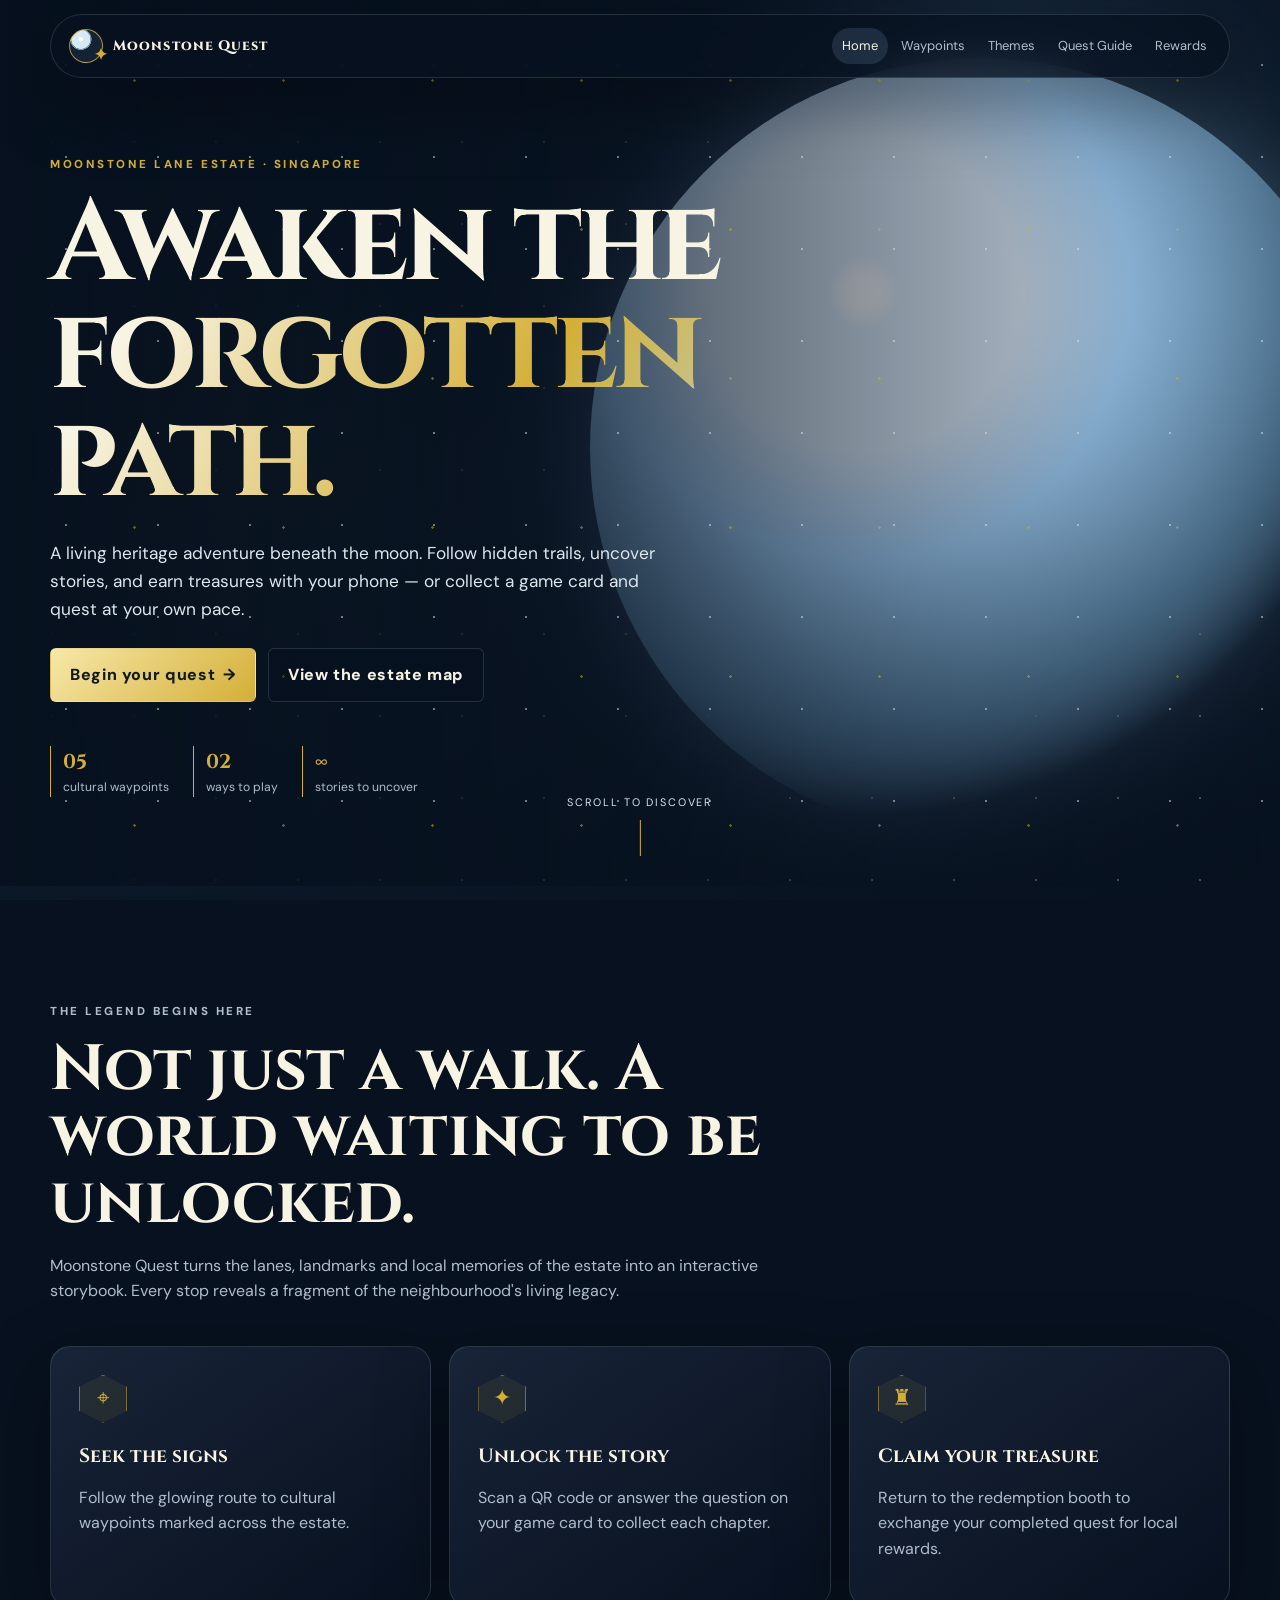
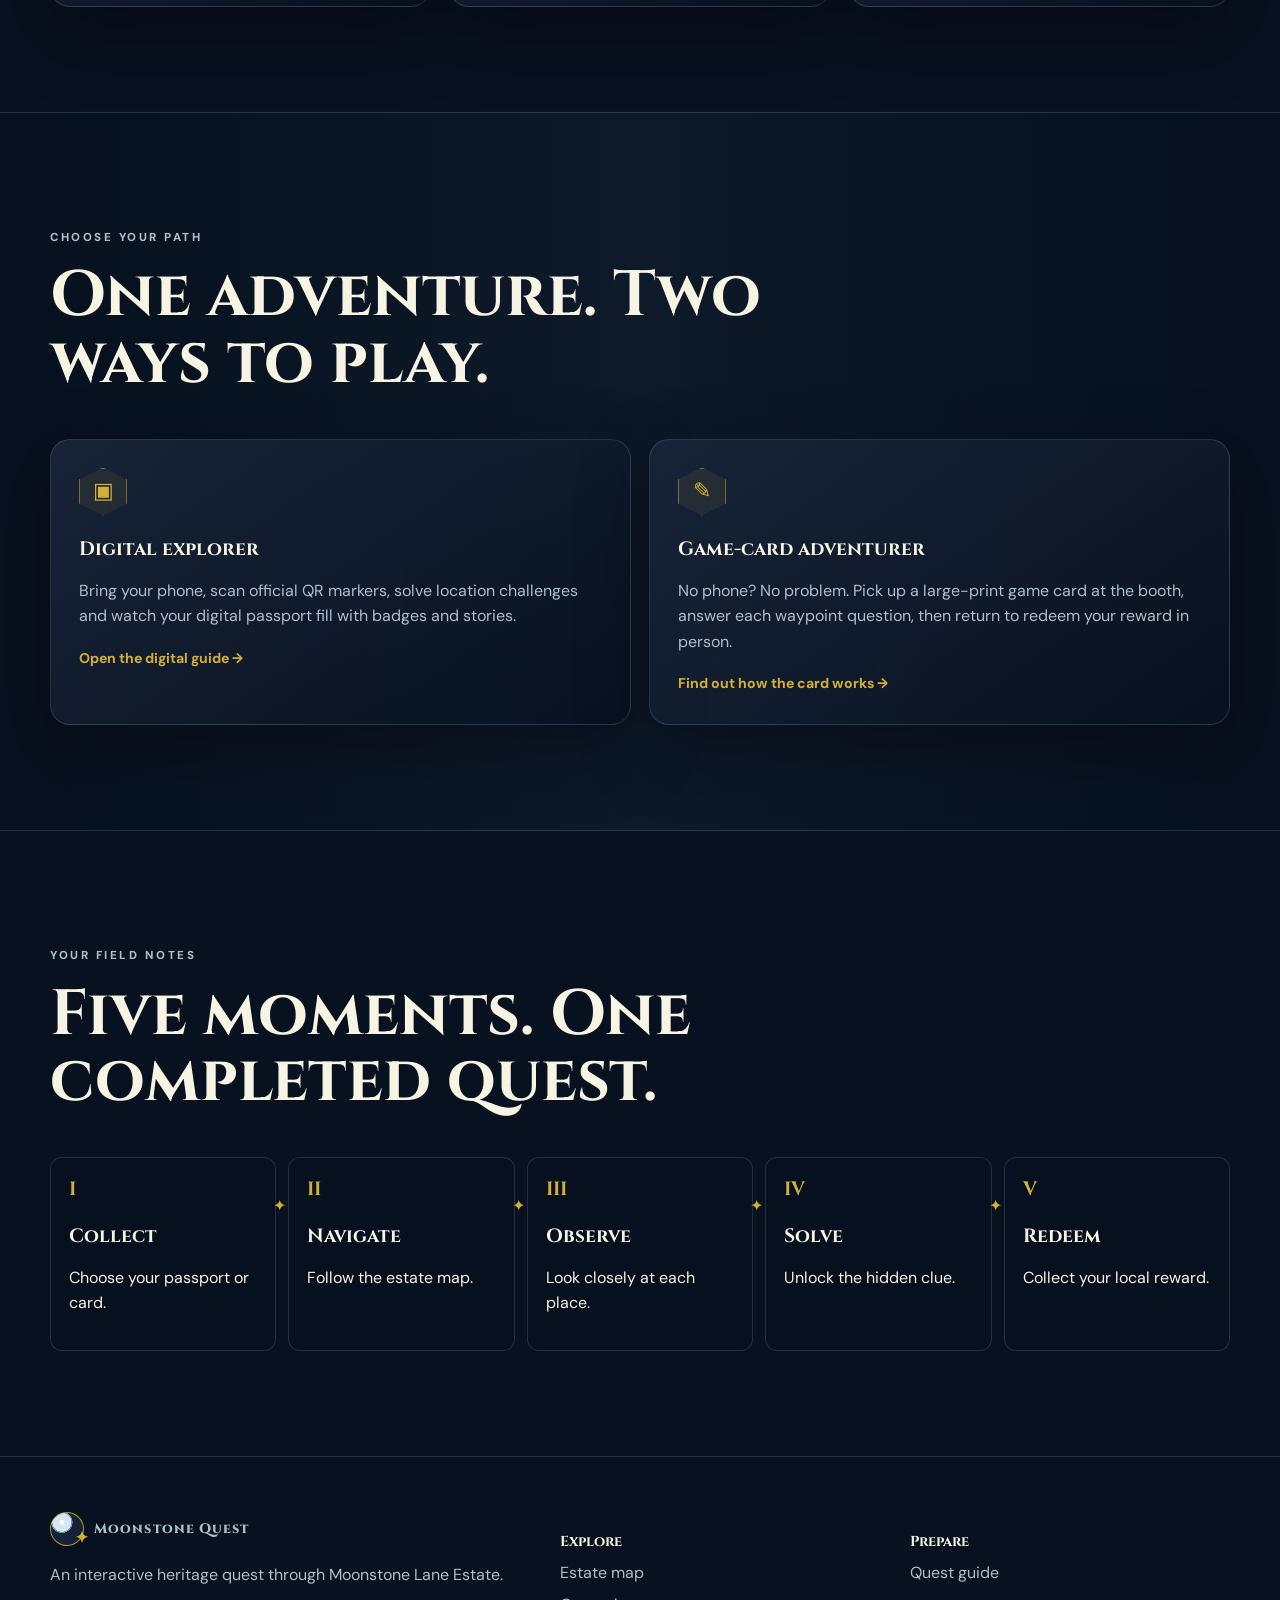
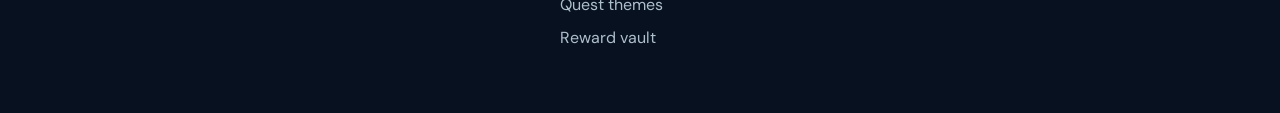
==== index.html @ 6d534350 "Add files via upload" ====
<!doctype html><html lang="en"><head><meta charset="utf-8"><meta name="viewport" content="width=device-width,initial-scale=1"><meta name="description" content="Moonstone Quest — a moonlit heritage adventure around Moonstone Lane Estate, Singapore."><title>Moonstone Quest | Heritage Awaits</title><link rel="stylesheet" href="assets/css/styles.css"></head><body><a class="skip-link" href="#main">Skip to content</a><header class="site-header"><div class="container nav-wrap"><a class="brand" href="index.html"><span class="brand-mark" aria-hidden="true"></span>Moonstone Quest</a><button class="menu-button" aria-expanded="false" aria-label="Open navigation">☰</button><nav class="nav-links" aria-label="Primary navigation"><a href="index.html" aria-current="page">Home</a><a href="waypoints.html">Waypoints</a><a href="themes.html">Themes</a><a href="quest.html">Quest Guide</a><a href="rewards.html">Rewards</a></nav></div></header><main id="main"><section class="hero"><div class="stars" aria-hidden="true"></div><div class="moon" aria-hidden="true"></div><div class="container"><p class="eyebrow">Moonstone Lane Estate · Singapore</p><h1>Awaken the <em>forgotten path.</em></h1><p class="hero-copy">A living heritage adventure beneath the moon. Follow hidden trails, uncover stories, and earn treasures with your phone — or collect a game card and quest at your own pace.</p><div class="hero-actions"><a class="button primary" href="quest.html">Begin your quest <span aria-hidden="true">→</span></a><a class="button secondary" href="waypoints.html">View the estate map</a></div><div class="stats"><div class="stat"><strong>05</strong><span>cultural waypoints</span></div><div class="stat"><strong>02</strong><span>ways to play</span></div><div class="stat"><strong>∞</strong><span>stories to uncover</span></div></div></div><div class="scroll-cue">Scroll to discover</div></section><section class="section reveal"><div class="container"><div class="section-head"><p class="eyebrow">The legend begins here</p><h2>Not just a walk. A world waiting to be unlocked.</h2><p>Moonstone Quest turns the lanes, landmarks and local memories of the estate into an interactive storybook. Every stop reveals a fragment of the neighbourhood's living legacy.</p></div><div class="grid-3"><article class="card"><div class="icon">⌖</div><h3>Seek the signs</h3><p>Follow the glowing route to cultural waypoints marked across the estate.</p></article><article class="card"><div class="icon">✦</div><h3>Unlock the story</h3><p>Scan a QR code or answer the question on your game card to collect each chapter.</p></article><article class="card"><div class="icon">♜</div><h3>Claim your treasure</h3><p>Return to the redemption booth to exchange your completed quest for local rewards.</p></article></div></div></section><section class="section alt reveal"><div class="container"><div class="section-head"><p class="eyebrow">Choose your path</p><h2>One adventure. Two ways to play.</h2></div><div class="grid-2"><article class="card"><div class="icon">▣</div><h3>Digital explorer</h3><p>Bring your phone, scan official QR markers, solve location challenges and watch your digital passport fill with badges and stories.</p><a class="card-link" href="quest.html">Open the digital guide →</a></article><article class="card"><div class="icon">✎</div><h3>Game-card adventurer</h3><p>No phone? No problem. Pick up a large-print game card at the booth, answer each waypoint question, then return to redeem your reward in person.</p><a class="card-link" href="quest.html#game-card">Find out how the card works →</a></article></div></div></section><section class="section reveal"><div class="container"><div class="section-head"><p class="eyebrow">Your field notes</p><h2>Five moments. One completed quest.</h2></div><div class="steps"><div class="step"><span class="step-no">I</span><h3>Collect</h3><p>Choose your passport or card.</p></div><div class="step"><span class="step-no">II</span><h3>Navigate</h3><p>Follow the estate map.</p></div><div class="step"><span class="step-no">III</span><h3>Observe</h3><p>Look closely at each place.</p></div><div class="step"><span class="step-no">IV</span><h3>Solve</h3><p>Unlock the hidden clue.</p></div><div class="step"><span class="step-no">V</span><h3>Redeem</h3><p>Collect your local reward.</p></div></div></div></section></main><footer class="footer"><div class="container footer-grid"><div><div class="brand"><span class="brand-mark" aria-hidden="true"></span>Moonstone Quest</div><p>An interactive heritage quest through Moonstone Lane Estate.</p></div><div><h3>Explore</h3><a href="waypoints.html">Estate map</a><a href="themes.html">Quest themes</a><a href="rewards.html">Reward vault</a></div><div><h3>Prepare</h3><a href="quest.html">Quest guide</a></div></div></footer><script src="assets/js/main.js"></script></body></html>
---- assets/css/styles.css ----
@import url('https://fonts.googleapis.com/css2?family=Cinzel:wght@500;600;700;800&family=DM+Sans:wght@400;500;600;700&display=swap');
:root{--ink:#07111f;--navy:#0d1b2a;--slate:#1b263b;--steel:#415a77;--gold:#d4af37;--ivory:#f8f4e3;--moon:#a9d8ff;--silver:#dce7ee;--muted:#afbecd;--line:rgba(200,220,238,.15);--panel:rgba(13,27,42,.72);--shadow:0 24px 70px rgba(0,0,0,.35);--radius:20px}*{box-sizing:border-box}html{scroll-behavior:smooth}body{margin:0;background:var(--ink);color:var(--ivory);font-family:'DM Sans',sans-serif;line-height:1.6;overflow-x:hidden}body:before{content:"";position:fixed;inset:0;z-index:-3;background:radial-gradient(circle at 78% 8%,rgba(99,170,224,.12),transparent 25%),radial-gradient(circle at 15% 52%,rgba(212,175,55,.09),transparent 25%),linear-gradient(160deg,#07111f,#0d1b2a 52%,#07111f)}body:after{content:"";position:fixed;inset:0;z-index:-2;opacity:.36;background-image:radial-gradient(#dce7ee 1px,transparent 1.4px);background-size:82px 82px;background-position:11px 19px;pointer-events:none}a{color:inherit;text-decoration:none}.container{width:min(1180px,calc(100% - 40px));margin:auto}.skip-link{position:absolute;left:-999px;top:8px;background:var(--gold);color:var(--ink);padding:10px 16px;z-index:100}.skip-link:focus{left:8px}.site-header{position:sticky;top:14px;z-index:50;margin-bottom:-78px}.nav-wrap{min-height:64px;display:flex;align-items:center;justify-content:space-between;gap:20px;padding:8px 12px 8px 18px;background:rgba(7,17,31,.78);border:1px solid var(--line);border-radius:999px;backdrop-filter:blur(16px);box-shadow:var(--shadow)}.brand{display:flex;align-items:center;gap:10px;font-family:Cinzel,serif;font-size:.86rem;font-weight:800;letter-spacing:.08em;white-space:nowrap}.brand-mark{width:34px;height:34px;border:1px solid rgba(212,175,55,.8);border-radius:50%;background:radial-gradient(circle at 34% 29%,#fff 0 7%,#d5e8f5 8% 30%,#7892a6 31% 34%,#142334 35% 100%);position:relative}.brand-mark:after{content:'✦';position:absolute;right:-6px;bottom:-7px;color:var(--gold);font-size:16px}.nav-links{display:flex;align-items:center;gap:3px}.nav-links a{font-size:.81rem;color:var(--muted);padding:8px 10px;border-radius:999px;transition:.25s}.nav-links a:hover,.nav-links a[aria-current=page]{background:rgba(169,216,255,.13);color:var(--ivory)}.menu-button{display:none;color:var(--ivory);background:transparent;border:0;font:inherit;font-size:1.2rem;padding:9px}.hero{min-height:100vh;display:grid;align-items:center;position:relative;isolation:isolate;padding:150px 0 80px;overflow:hidden}.hero:before{content:"";position:absolute;z-index:-1;inset:0;background:linear-gradient(90deg,rgba(7,17,31,.97) 0%,rgba(7,17,31,.68) 47%,rgba(7,17,31,.08) 100%)}.hero .moon{position:absolute;z-index:-2;right:-7vw;top:8vh;width:min(62vw,780px);aspect-ratio:1;border-radius:50%;background:radial-gradient(circle at 35% 30%,#fff 0 2%,#e6f3ff 5% 21%,#a9d8ff 36%,#4f7592 58%,rgba(18,43,65,.1) 70%,transparent 71%);filter:drop-shadow(0 0 55px rgba(169,216,255,.3));animation:moonFloat 8s ease-in-out infinite}.hero .stars{position:absolute;inset:0;z-index:-1;background-image:radial-gradient(var(--silver) 1px,transparent 1.4px),radial-gradient(var(--gold) 1px,transparent 1.5px);background-size:92px 92px,149px 149px;background-position:20px 33px,60px 20px;opacity:.5;animation:drift 25s linear infinite}.eyebrow{font-size:.72rem;letter-spacing:.22em;font-weight:800;text-transform:uppercase;color:var(--gold);margin-bottom:16px}.hero h1,.page-hero h1{font-family:Cinzel,serif;line-height:.94;letter-spacing:-.045em;font-size:clamp(3.6rem,9vw,8.4rem);max-width:850px;margin:0}.hero h1 em{display:block;color:transparent;background:linear-gradient(120deg,#f8f4e3 10%,#d4af37 55%,#b5dfff);-webkit-background-clip:text;background-clip:text;font-style:normal}.hero-copy{max-width:620px;color:var(--silver);font-size:1.08rem;margin:25px 0}.hero-actions{display:flex;gap:12px;flex-wrap:wrap}.button{display:inline-flex;align-items:center;justify-content:center;gap:8px;border:1px solid var(--line);padding:13px 19px;border-radius:6px;font-weight:800;letter-spacing:.04em;transition:.25s}.button:hover{transform:translateY(-3px);box-shadow:0 10px 28px rgba(169,216,255,.15)}.button.primary{color:#12191e;background:linear-gradient(135deg,#f7e8a8,var(--gold))}.button.secondary{background:rgba(7,17,31,.45)}.stats{display:flex;gap:24px;margin-top:44px}.stat{border-left:1px solid var(--gold);padding-left:12px}.stat strong{display:block;font-family:Cinzel,serif;font-size:1.25rem;color:var(--gold)}.stat span{font-size:.76rem;color:var(--muted);display:block}.scroll-cue{position:absolute;bottom:30px;left:50%;font-size:.68rem;letter-spacing:.17em;color:var(--silver);text-transform:uppercase;transform:translateX(-50%)}.scroll-cue:after{content:'';display:block;width:1px;height:36px;background:var(--gold);margin:9px auto 0;animation:scroll 1.8s infinite}.section{padding:105px 0}.section.alt{background:linear-gradient(90deg,transparent,rgba(65,90,119,.12),transparent);border-block:1px solid var(--line)}.section-head{max-width:760px;margin-bottom:42px}.section-head h2{font:700 clamp(2.2rem,5vw,4.4rem)/1.04 Cinzel,serif;margin:0}.section-head p,.page-hero p,.card p,.muted{color:var(--muted)}.grid-3{display:grid;grid-template-columns:repeat(3,1fr);gap:18px}.grid-2{display:grid;grid-template-columns:repeat(2,1fr);gap:18px}.card{background:linear-gradient(145deg,rgba(27,38,59,.88),rgba(7,17,31,.83));border:1px solid var(--line);border-radius:var(--radius);padding:28px;box-shadow:var(--shadow);transition:transform .3s,border-color .3s,box-shadow .3s}.card:hover{transform:translateY(-7px);border-color:rgba(169,216,255,.48);box-shadow:0 28px 60px rgba(0,0,0,.42),0 0 30px rgba(169,216,255,.08)}.icon{width:48px;height:48px;display:grid;place-items:center;border:1px solid rgba(212,175,55,.5);background:rgba(212,175,55,.08);color:var(--gold);font-size:1.35rem;clip-path:polygon(50% 0,100% 25%,100% 75%,50% 100%,0 75%,0 25%)}h3{font:700 1.2rem Cinzel,serif;margin:20px 0 9px}.card-link{color:var(--gold);font-weight:700;font-size:.88rem}.steps{display:grid;grid-template-columns:repeat(5,1fr);gap:12px}.step{position:relative;padding:18px;border:1px solid var(--line);border-radius:12px;background:rgba(7,17,31,.4)}.step:not(:last-child):after{content:'✦';position:absolute;right:-11px;top:35px;color:var(--gold);z-index:2}.step-no{font:700 1.2rem Cinzel,serif;color:var(--gold)}.page-hero{padding:164px 0 70px;position:relative;background:linear-gradient(90deg,rgba(7,17,31,.9),rgba(7,17,31,.25)),radial-gradient(circle at 75% 10%,rgba(169,216,255,.17),transparent 31%);border-bottom:1px solid var(--line)}.page-hero h1{font-size:clamp(2.7rem,6.5vw,6.2rem);max-width:900px}.breadcrumb{font-size:.75rem;color:var(--moon);letter-spacing:.1em;text-transform:uppercase}.map-shell{position:relative;padding:15px;border:1px solid rgba(212,175,55,.35);border-radius:26px;background:#0a1623;box-shadow:var(--shadow)}.map{height:570px;position:relative;overflow:hidden;border-radius:15px;background:linear-gradient(135deg,rgba(70,89,86,.48),rgba(12,30,42,.9)),repeating-linear-gradient(34deg,transparent 0 50px,rgba(212,175,55,.05) 51px 52px)}.map:before{content:'MOONSTONE LANE  •  HERITAGE ROUTE';position:absolute;inset:0;display:grid;place-items:center;font:700 clamp(1.2rem,3vw,2.8rem) Cinzel,serif;letter-spacing:.25em;color:rgba(248,244,227,.07);transform:rotate(-18deg)}.route{position:absolute;left:12%;top:20%;width:74%;height:56%;border:2px dashed rgba(212,175,55,.65);border-radius:48% 45% 42% 52%;transform:rotate(-9deg)}.node{position:absolute;width:52px;height:52px;border:1px solid var(--gold);border-radius:50%;background:#10253a;color:var(--ivory);font-weight:bold;cursor:pointer;box-shadow:0 0 0 8px rgba(212,175,55,.1),0 0 22px rgba(212,175,55,.3);transition:.25s}.node:hover,.node:focus{transform:scale(1.13);background:var(--gold);color:var(--ink);outline:2px solid var(--moon);outline-offset:4px}.map-info{margin-top:16px;min-height:76px;padding:16px 20px;border-left:3px solid var(--gold);background:rgba(212,175,55,.08)}.map-info strong{display:block;color:var(--gold)}.timeline{position:relative;display:grid;gap:16px}.timeline:before{content:'';position:absolute;top:0;bottom:0;left:140px;width:1px;background:linear-gradient(var(--gold),transparent)}.theme-row{display:grid;grid-template-columns:120px 1fr 1.3fr;gap:22px;align-items:center;padding:20px;border:1px solid var(--line);border-radius:12px;background:var(--panel);transition:.25s}.theme-row:hover,.theme-row.active{border-color:var(--gold);transform:translateX(8px)}.period{color:var(--gold);font-weight:800}.art-placeholder{height:130px;border-radius:10px;background:radial-gradient(circle at 25% 20%,rgba(169,216,255,.45),transparent 18%),linear-gradient(145deg,#415a77,#15283b 55%,#0a1522);position:relative;overflow:hidden}.art-placeholder:after{content:'✦';position:absolute;right:12%;bottom:7%;font-size:3rem;color:rgba(248,244,227,.3)}.season-tabs{display:flex;gap:8px;overflow:auto;margin-bottom:24px}.season-tab{white-space:nowrap;border:1px solid var(--line);background:rgba(7,17,31,.4);color:var(--muted);padding:9px 13px;border-radius:999px;cursor:pointer}.season-tab.active{border-color:var(--gold);color:var(--ivory)}.journal{padding:8px;background:#b8975c;border-radius:9px;box-shadow:var(--shadow);transform:rotate(-1deg)}.journal-inner{padding:35px;background:linear-gradient(90deg,#e1cf9c,#f4e5ba 50%,#ddc58b);color:#302714;min-height:460px}.journal h2,.journal h3{font-family:Cinzel,serif}.progress-bar{height:9px;background:rgba(48,39,20,.2);border-radius:999px;overflow:hidden}.progress-bar span{display:block;width:60%;height:100%;background:linear-gradient(90deg,#8a6430,var(--gold))}.stamps{display:flex;flex-wrap:wrap;gap:12px;margin-top:25px}.stamp{width:58px;height:58px;border:2px dashed #80632e;border-radius:50%;display:grid;place-items:center;font-size:1.2rem;color:#80632e}.stamp.locked{opacity:.35}.passport-spread{display:flex;gap:16px;margin:22px 0 6px;flex-wrap:wrap}.passport-page{width:calc(50% - 8px);height:auto;border-radius:10px;display:block;box-shadow:0 16px 34px rgba(0,0,0,.4);transition:transform .3s ease,box-shadow .3s ease}.passport-cover{transform:rotate(-2.5deg)}.passport-stickers{transform:rotate(2deg)}.passport-spread:hover .passport-cover{transform:rotate(-4deg) translateY(-4px)}.passport-spread:hover .passport-stickers{transform:rotate(3deg) translateY(-4px)}@media(max-width:620px){.passport-page{width:100%}.passport-cover,.passport-stickers{transform:none}.passport-spread:hover .passport-cover,.passport-spread:hover .passport-stickers{transform:none}}.objective{padding:0;border-bottom:1px solid var(--line)}.objective summary{cursor:pointer;padding:18px 0;font:700 1rem Cinzel,serif;color:var(--ivory)}.objective p{margin-top:0;color:var(--muted)}.reward{position:relative;overflow:hidden}.reward:before{content:'';position:absolute;inset:0;background:radial-gradient(circle at 80% 0,rgba(212,175,55,.15),transparent 38%);pointer-events:none}.reward-art{height:130px;display:grid;place-items:center;margin:-28px -28px 20px;background:linear-gradient(135deg,#182c45,#5a4827);font-size:3rem;color:var(--gold);border-bottom:1px solid var(--line)}.rarity{font-size:.7rem;font-weight:800;letter-spacing:.15em;color:var(--moon)}.rarity.legendary{color:var(--gold)}.merchant{padding:0}.merchant-art{height:160px;padding:20px;display:flex;align-items:end;background:linear-gradient(135deg,rgba(13,27,42,.2),rgba(7,17,31,.7)),linear-gradient(45deg,#714f35,#1c3a4b);font:700 1.2rem Cinzel,serif}.merchant .content{padding:24px}.calendar{display:grid;grid-template-columns:repeat(3,1fr);gap:10px}.date{padding:17px;border:1px solid var(--line);border-radius:10px}.date strong{display:block;color:var(--gold)}.notice{padding:18px 20px;border-left:3px solid var(--gold);background:rgba(212,175,55,.08);color:var(--silver)}.footer{border-top:1px solid var(--line);padding:55px 0;color:var(--muted)}.footer-grid{display:grid;grid-template-columns:1.5fr 1fr 1fr;gap:30px}.footer h3{color:var(--ivory);font-size:.9rem}.footer a{display:block;margin:7px 0}.reveal{opacity:0;transform:translateY(20px);transition:opacity .7s ease,transform .7s ease}.reveal.visible{opacity:1;transform:none}@keyframes moonFloat{50%{transform:translateY(15px)}}@keyframes drift{to{background-position:20px 125px,60px 169px}}@keyframes scroll{50%{transform:scaleY(.35);transform-origin:top}}@media(max-width:900px){.nav-links{display:none;position:absolute;top:74px;left:0;right:0;padding:14px;background:#0d1b2a;border:1px solid var(--line);border-radius:18px;box-shadow:var(--shadow)}.nav-links.open{display:grid}.nav-links a{padding:12px}.menu-button{display:block}.grid-3,.steps{grid-template-columns:1fr 1fr}.steps .step:not(:last-child):after{display:none}.timeline:before{left:15px}.theme-row{grid-template-columns:100px 1fr}.art-placeholder{grid-column:2}.map{height:510px}}@media(max-width:620px){.container{width:min(100% - 24px,1180px)}.site-header{top:8px}.nav-wrap{padding-left:13px}.brand{font-size:.74rem}.hero{padding-top:130px}.hero .moon{width:100vw;right:-25vw;top:14vh;opacity:.55}.stats,.grid-3,.grid-2,.steps,.footer-grid{grid-template-columns:1fr}.stats{display:grid}.section{padding:70px 0}.page-hero{padding:125px 0 55px}.map{height:430px}.node{width:42px;height:42px}.timeline:before{display:none}.theme-row{grid-template-columns:1fr;gap:8px}.art-placeholder{grid-column:auto}.calendar{grid-template-columns:1fr}.journal-inner{padding:24px}.scroll-cue{display:none}}@media(prefers-reduced-motion:reduce){*,*:before,*:after{animation-duration:.01ms!important;transition-duration:.01ms!important;scroll-behavior:auto!important}}
/* Theme rotation and Gemstone Streets route */
.upcoming-card{display:flex;align-items:center;justify-content:space-between;gap:28px;margin-bottom:96px;padding:30px 34px;border:1px solid rgba(212,175,55,.65);border-radius:var(--radius);background:radial-gradient(circle at 88% 18%,rgba(212,175,55,.22),transparent 24%),linear-gradient(135deg,rgba(53,43,24,.94),rgba(13,27,42,.9));box-shadow:var(--shadow)}.upcoming-card .eyebrow{margin:0 0 6px}.upcoming-card h2{margin:0;font:700 clamp(2rem,4vw,3.6rem)/1 Cinzel,serif;color:var(--gold)}.upcoming-card p:not(.eyebrow){max-width:660px;margin:14px 0 0;color:var(--silver)}.upcoming-date{flex:0 0 auto;padding:12px 0 12px 28px;border-left:1px solid rgba(212,175,55,.6);font:700 1.15rem/1.1 Cinzel,serif;color:var(--ivory);text-align:center}.upcoming-date small{display:block;margin-top:7px;color:var(--moon);font:600 .7rem DM Sans,sans-serif;letter-spacing:.13em;text-transform:uppercase}.theme-timeline,.waypoint-timeline{list-style:none;padding:0;margin:0;position:relative}.theme-timeline:before,.waypoint-timeline:before{content:'';position:absolute;left:28px;top:30px;bottom:30px;width:1px;background:linear-gradient(var(--gold),rgba(212,175,55,.12))}.theme-event{position:relative;display:grid;grid-template-columns:58px minmax(160px,.6fr) 1.6fr;gap:28px;align-items:start;padding:0 0 38px}.timeline-marker,.waypoint-number{position:relative;z-index:1;width:58px;height:58px;display:grid;place-items:center;border:1px solid var(--gold);border-radius:50%;background:var(--navy);color:var(--gold);font:700 1.1rem Cinzel,serif;box-shadow:0 0 0 8px rgba(7,17,31,.9)}.event-period{padding-top:15px;color:var(--moon);font-weight:800;font-size:.78rem;letter-spacing:.1em}.event-period span{display:block;margin-top:4px;color:var(--muted);font-size:.72rem;letter-spacing:0}.theme-event article,.waypoint article{padding:22px 25px;border:1px solid var(--line);border-radius:14px;background:var(--panel)}.theme-event h3,.waypoint h3{margin:0 0 7px}.theme-event p{margin:0;color:var(--muted)}.theme-event.is-upcoming article{border-color:rgba(212,175,55,.8);background:linear-gradient(135deg,rgba(83,62,27,.54),var(--panel))}.status-pill{display:inline-block;margin-bottom:8px;padding:3px 8px;border-radius:999px;background:var(--gold);color:var(--ink);font-size:.64rem;font-weight:900;letter-spacing:.1em}.feature-list{padding-left:20px;color:var(--muted)}.feature-list li{margin:8px 0}.route-intro{display:grid;grid-template-columns:100px 1fr auto;gap:28px;align-items:center;padding:28px;border:1px solid rgba(212,175,55,.5);border-radius:var(--radius);background:var(--panel)}.route-intro>span{display:grid;place-items:center;width:74px;height:74px;border-radius:50%;border:1px solid var(--gold);color:var(--gold);font:800 .75rem Cinzel,serif}.route-intro h2{margin:0;font:700 clamp(1.5rem,3vw,2.2rem) Cinzel,serif}.route-intro p{margin:7px 0 0;color:var(--muted)}.route-reward{padding-left:22px;border-left:1px solid var(--line);font-size:.9rem}.route-reward strong{display:block;color:var(--gold)}.waypoint{position:relative;display:grid;grid-template-columns:58px 1fr;gap:28px;padding-bottom:42px}.waypoint .eyebrow{margin:0 0 8px}.waypoint h3{font-size:1.55rem}.story-copy{margin:0;color:var(--silver);font-size:1.02rem}.challenge{margin:22px 0;padding:21px;border:1px solid rgba(169,216,255,.28);border-radius:10px;background:rgba(7,17,31,.45)}.challenge h4{margin:0 0 10px;color:var(--moon);font:700 1rem Cinzel,serif}.challenge p{margin:10px 0;color:var(--muted)}.challenge .token{margin-bottom:0;color:var(--gold);font-weight:700}.waypoint-close{margin:0;color:var(--silver);font-style:italic}
@media(max-width:620px){.upcoming-card,.route-intro{display:block;padding:24px}.upcoming-date{display:inline-block;margin-top:20px;padding:12px 0 0;border:0;border-top:1px solid rgba(212,175,55,.6)}.theme-event{grid-template-columns:46px 1fr;gap:16px;padding-bottom:28px}.theme-timeline:before,.waypoint-timeline:before{left:22px}.timeline-marker,.waypoint-number{width:46px;height:46px}.event-period{grid-column:2;padding-top:0}.theme-event article{grid-column:2}.waypoint{grid-template-columns:46px 1fr;gap:16px;padding-bottom:28px}.waypoint article{padding:18px}.route-intro>span{margin-bottom:16px}.route-reward{margin-top:18px;padding:15px 0 0;border-left:0;border-top:1px solid var(--line)}}

/* Illustrated Moonstone Estate waypoint map */
.estate-map-section{padding-top:28px}.map{isolation:isolate;background:linear-gradient(145deg,#b9e4dd 0 38%,#8fc8b6 38% 100%)}.map:before{display:none}.map-skyline,.map-river,.map-pie,.map-road,.estate-block,.estate-tree,.map-route,.map-label{position:absolute}.map-skyline{inset:8% 8% auto 41%;height:24%;width:48%;display:flex;align-items:end;gap:2%;z-index:0}.map-skyline span{flex:1;border:4px solid #5c7890;border-bottom:0;border-radius:9px 9px 0 0;background:repeating-linear-gradient(90deg,#d8e2df 0 9px,#f7edd5 10px 14px);box-shadow:0 4px 0 rgba(48,74,91,.2)}.map-skyline span:nth-child(1){height:65%}.map-skyline span:nth-child(2){height:92%}.map-skyline span:nth-child(3){height:50%}.map-skyline span:nth-child(4){height:78%}.map-river{z-index:0;inset:-10% auto -10% -8%;width:31%;border-radius:48%;background:#73cfe2;border-right:8px solid rgba(255,255,255,.65);transform:rotate(-16deg);box-shadow:inset -12px 0 rgba(63,154,181,.22)}.map-river span{position:absolute;top:57%;left:16%;color:#207e9c;font:700 1.2rem Cinzel,serif;letter-spacing:.1em;transform:rotate(72deg);white-space:nowrap}.map-pie{z-index:1;top:2%;left:-5%;width:113%;height:14%;border:7px solid #eff3e7;border-radius:50%;background:#6e91a8;transform:rotate(8deg);box-shadow:inset 0 -10px #466d8a}.map-pie:after{content:'';position:absolute;inset:35% 0;border-block:3px dashed #dae8d9}.map-pie span{position:absolute;left:56%;top:25%;font:800 1.45rem Cinzel,serif;color:#fff;letter-spacing:.14em}.map-road{z-index:1;height:34px;border:5px solid #ecf1e8;border-radius:999px;background:#8da2aa;box-shadow:inset 0 0 0 7px #bfcbd0}.map-road span{position:absolute;color:#4b6672;font:700 .75rem Cinzel,serif;white-space:nowrap}.moonstone-road{left:44%;top:55%;width:40%;transform:rotate(48deg)}.moonstone-road span{top:35px;left:34%;transform:rotate(-48deg)}.opal-road{left:69%;top:45%;width:25%;transform:rotate(-48deg)}.opal-road span{top:-25px;left:32%;transform:rotate(48deg)}.topaz-road{left:25%;top:29%;width:33%;transform:rotate(47deg)}.topaz-road span{top:-24px;left:20%;transform:rotate(-47deg)}.estate-block{z-index:0;border:3px solid rgba(93,116,129,.35);border-radius:8px;background:repeating-linear-gradient(45deg,#f5e8ca 0 19px,#d9ccad 20px 23px);box-shadow:4px 5px 0 rgba(61,91,93,.14)}.block-one{left:38%;top:32%;width:16%;height:21%;transform:rotate(23deg)}.block-two{left:56%;top:39%;width:13%;height:19%;transform:rotate(-15deg)}.block-three{left:75%;top:50%;width:14%;height:19%;transform:rotate(29deg)}.block-four{left:35%;top:68%;width:17%;height:16%;transform:rotate(-27deg)}.estate-tree{z-index:1;width:37px;height:37px;border:4px solid #527953;border-radius:50%;background:radial-gradient(circle at 35% 30%,#c2e69b 0 15%,#74af69 16% 56%,#3d744d 58%)}.tree-one{left:20%;top:38%}.tree-two{left:28%;top:72%}.tree-three{left:83%;top:69%}.map-route{z-index:2;inset:0;width:100%;height:100%;pointer-events:none}.map-route path{fill:none;stroke:#d4af37;stroke-width:6;stroke-dasharray:9 13;filter:drop-shadow(0 2px 1px rgba(7,17,31,.4))}.node{z-index:3;display:grid;place-items:center;gap:1px;width:70px;height:70px;padding:0;transform:translate(-50%,-50%);border:3px solid #fff;border-radius:50%;background:#314c70;color:#fff;font:800 1.05rem Cinzel,serif;box-shadow:0 4px 0 #16304d,0 0 0 6px rgba(255,255,255,.3)}.node span{line-height:1}.node b{font:800 .49rem DM Sans,sans-serif;letter-spacing:.02em;text-transform:uppercase}.node.start-node{background:#d7773e;box-shadow:0 4px 0 #914326,0 0 0 6px rgba(255,255,255,.35)}.node:hover,.node:focus,.node[aria-pressed=true]{transform:translate(-50%,-50%) scale(1.1);background:var(--gold);color:#172438;outline:3px solid var(--moon);outline-offset:4px}.node.start-node[aria-pressed=true]{background:#e9924a}.map-label{z-index:2;margin:0;font:800 clamp(1rem,2.4vw,2rem)/.95 Cinzel,serif;text-transform:uppercase;letter-spacing:.05em;text-shadow:0 2px #fff}.estate-label{left:50%;top:42%;color:#6c536f;transform:rotate(-10deg)}.popup-label{left:58%;top:9%;color:#a94b38;transform:rotate(7deg)}.map-note{margin:14px 4px 0;color:var(--muted);font-size:.82rem}.map-info{position:relative;z-index:4}.map-info span{color:var(--silver)}
@media(max-width:620px){.map{height:410px}.map-skyline{left:44%;width:52%}.map-pie{height:12%}.map-river{width:35%}.node{width:55px;height:55px;font-size:.9rem}.node b{font-size:.41rem}.map-label{font-size:.85rem}.map-route path{stroke-width:8}.map-road{height:25px;border-width:3px;box-shadow:inset 0 0 0 5px #bfcbd0}.map-road span,.map-river span{display:none}}
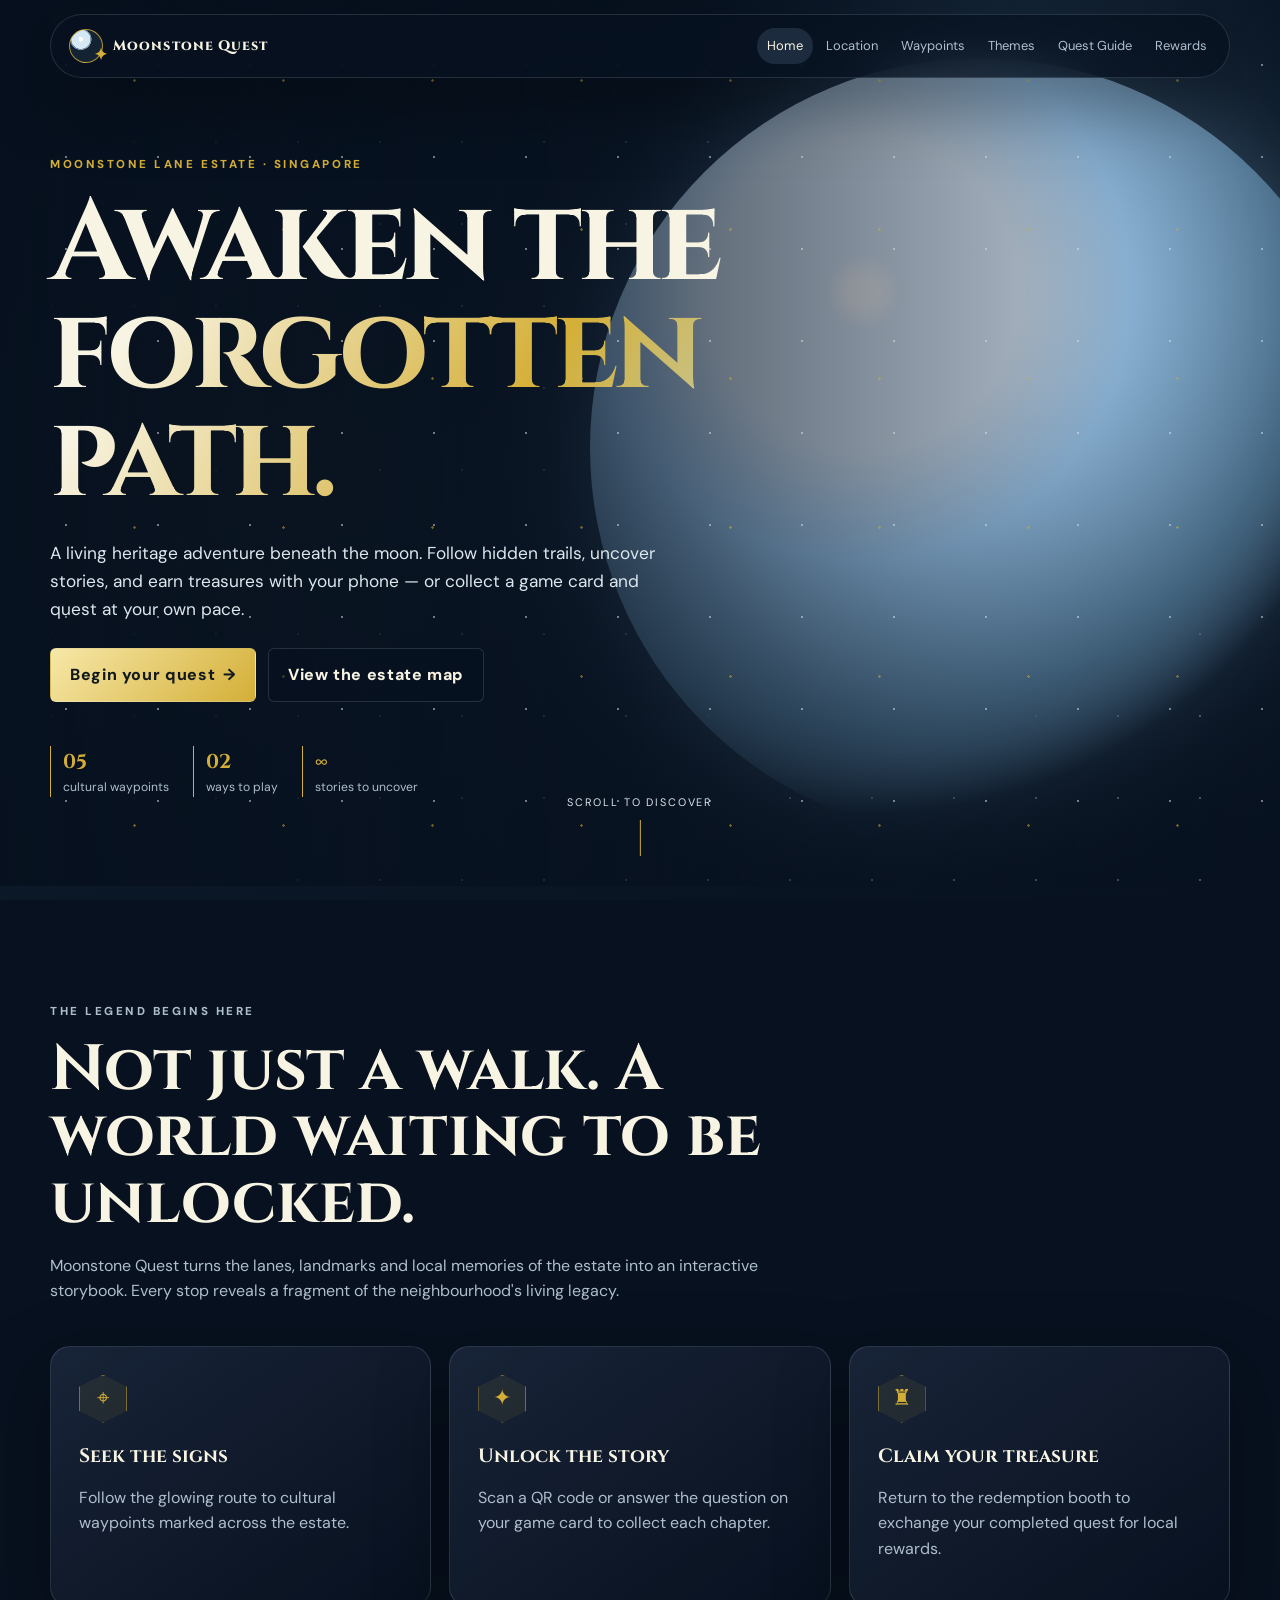
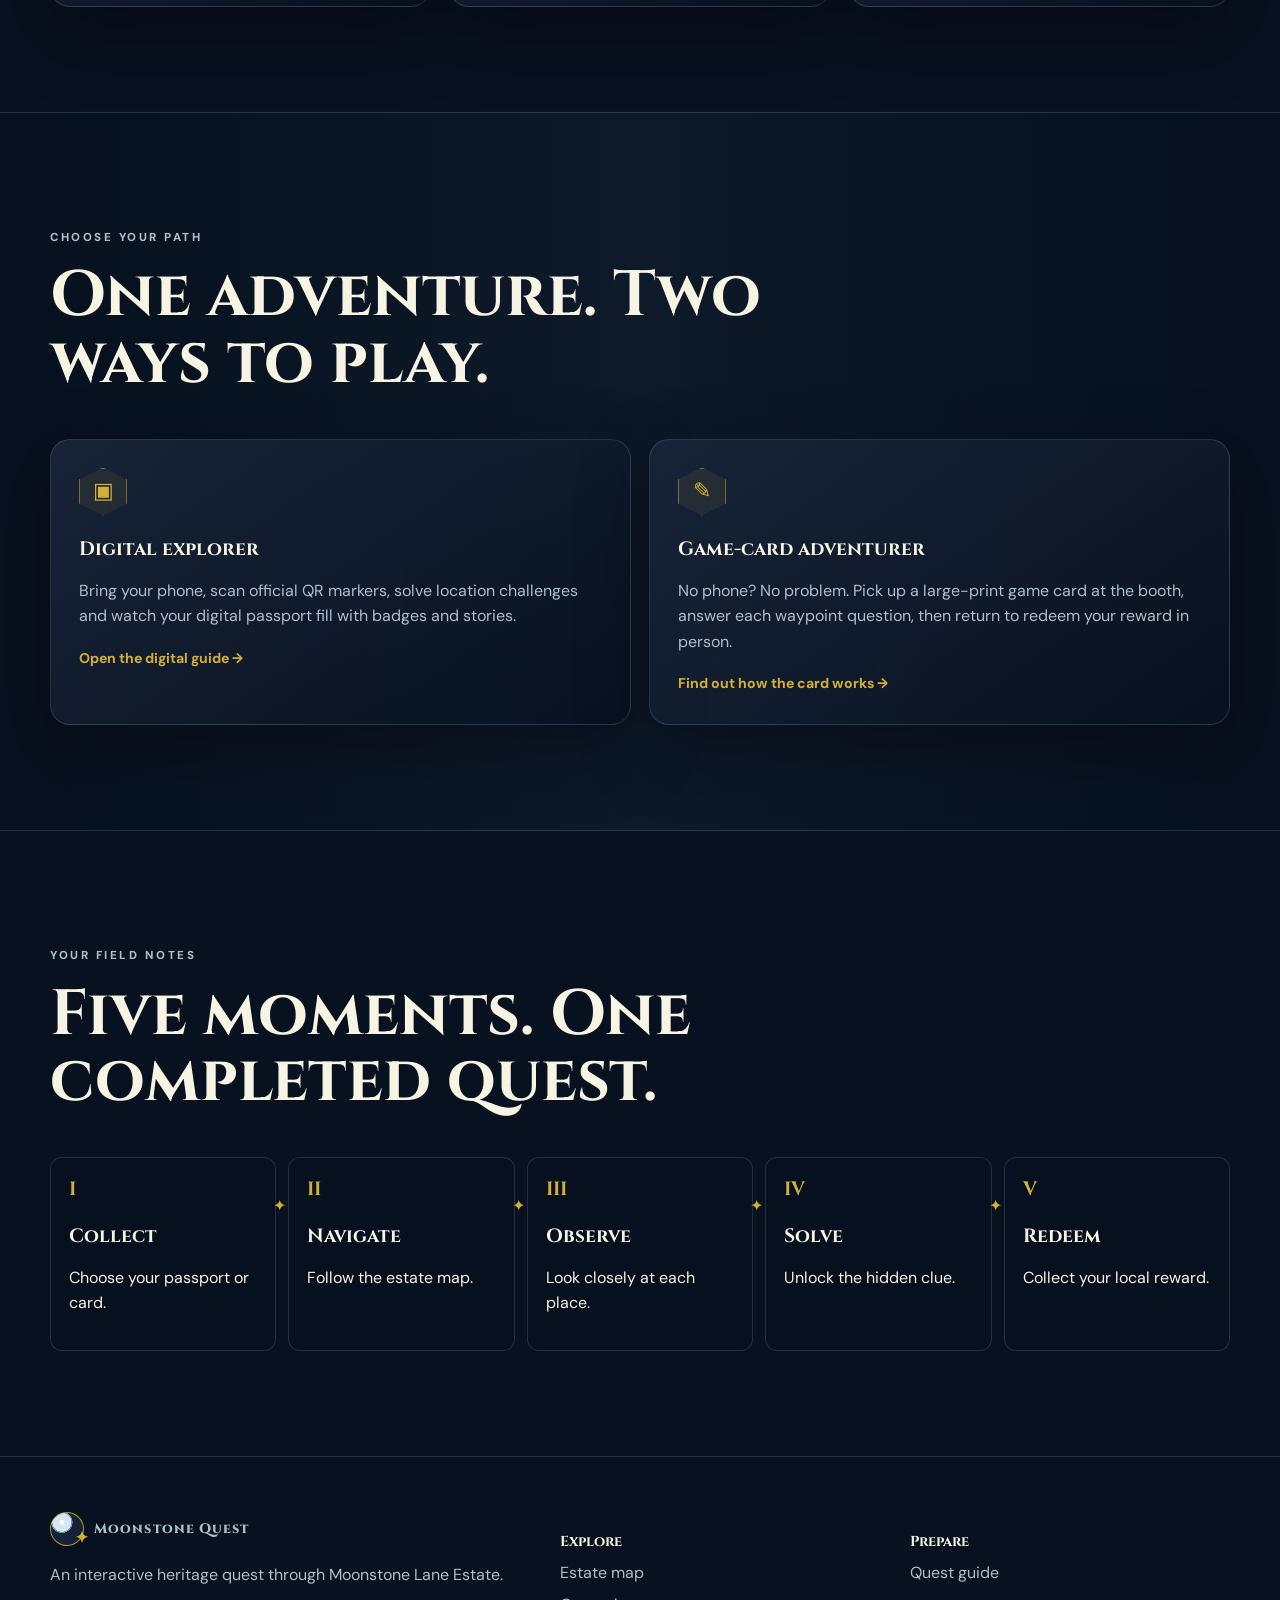
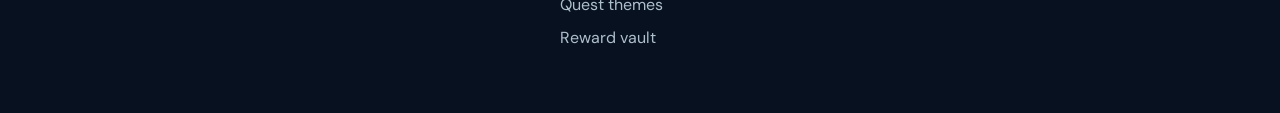
==== commit ff2a6c9a: "Add Moonstone Estate location guide" ====
--- a/index.html
+++ b/index.html
@@ -1 +1 @@
-<!doctype html><html lang="en"><head><meta charset="utf-8"><meta name="viewport" content="width=device-width,initial-scale=1"><meta name="description" content="Moonstone Quest — a moonlit heritage adventure around Moonstone Lane Estate, Singapore."><title>Moonstone Quest | Heritage Awaits</title><link rel="stylesheet" href="assets/css/styles.css"></head><body><a class="skip-link" href="#main">Skip to content</a><header class="site-header"><div class="container nav-wrap"><a class="brand" href="index.html"><span class="brand-mark" aria-hidden="true"></span>Moonstone Quest</a><button class="menu-button" aria-expanded="false" aria-label="Open navigation">☰</button><nav class="nav-links" aria-label="Primary navigation"><a href="index.html" aria-current="page">Home</a><a href="waypoints.html">Waypoints</a><a href="themes.html">Themes</a><a href="quest.html">Quest Guide</a><a href="rewards.html">Rewards</a></nav></div></header><main id="main"><section class="hero"><div class="stars" aria-hidden="true"></div><div class="moon" aria-hidden="true"></div><div class="container"><p class="eyebrow">Moonstone Lane Estate · Singapore</p><h1>Awaken the <em>forgotten path.</em></h1><p class="hero-copy">A living heritage adventure beneath the moon. Follow hidden trails, uncover stories, and earn treasures with your phone — or collect a game card and quest at your own pace.</p><div class="hero-actions"><a class="button primary" href="quest.html">Begin your quest <span aria-hidden="true">→</span></a><a class="button secondary" href="waypoints.html">View the estate map</a></div><div class="stats"><div class="stat"><strong>05</strong><span>cultural waypoints</span></div><div class="stat"><strong>02</strong><span>ways to play</span></div><div class="stat"><strong>∞</strong><span>stories to uncover</span></div></div></div><div class="scroll-cue">Scroll to discover</div></section><section class="section reveal"><div class="container"><div class="section-head"><p class="eyebrow">The legend begins here</p><h2>Not just a walk. A world waiting to be unlocked.</h2><p>Moonstone Quest turns the lanes, landmarks and local memories of the estate into an interactive storybook. Every stop reveals a fragment of the neighbourhood's living legacy.</p></div><div class="grid-3"><article class="card"><div class="icon">⌖</div><h3>Seek the signs</h3><p>Follow the glowing route to cultural waypoints marked across the estate.</p></article><article class="card"><div class="icon">✦</div><h3>Unlock the story</h3><p>Scan a QR code or answer the question on your game card to collect each chapter.</p></article><article class="card"><div class="icon">♜</div><h3>Claim your treasure</h3><p>Return to the redemption booth to exchange your completed quest for local rewards.</p></article></div></div></section><section class="section alt reveal"><div class="container"><div class="section-head"><p class="eyebrow">Choose your path</p><h2>One adventure. Two ways to play.</h2></div><div class="grid-2"><article class="card"><div class="icon">▣</div><h3>Digital explorer</h3><p>Bring your phone, scan official QR markers, solve location challenges and watch your digital passport fill with badges and stories.</p><a class="card-link" href="quest.html">Open the digital guide →</a></article><article class="card"><div class="icon">✎</div><h3>Game-card adventurer</h3><p>No phone? No problem. Pick up a large-print game card at the booth, answer each waypoint question, then return to redeem your reward in person.</p><a class="card-link" href="quest.html#game-card">Find out how the card works →</a></article></div></div></section><section class="section reveal"><div class="container"><div class="section-head"><p class="eyebrow">Your field notes</p><h2>Five moments. One completed quest.</h2></div><div class="steps"><div class="step"><span class="step-no">I</span><h3>Collect</h3><p>Choose your passport or card.</p></div><div class="step"><span class="step-no">II</span><h3>Navigate</h3><p>Follow the estate map.</p></div><div class="step"><span class="step-no">III</span><h3>Observe</h3><p>Look closely at each place.</p></div><div class="step"><span class="step-no">IV</span><h3>Solve</h3><p>Unlock the hidden clue.</p></div><div class="step"><span class="step-no">V</span><h3>Redeem</h3><p>Collect your local reward.</p></div></div></div></section></main><footer class="footer"><div class="container footer-grid"><div><div class="brand"><span class="brand-mark" aria-hidden="true"></span>Moonstone Quest</div><p>An interactive heritage quest through Moonstone Lane Estate.</p></div><div><h3>Explore</h3><a href="waypoints.html">Estate map</a><a href="themes.html">Quest themes</a><a href="rewards.html">Reward vault</a></div><div><h3>Prepare</h3><a href="quest.html">Quest guide</a></div></div></footer><script src="assets/js/main.js"></script></body></html>
+<!doctype html><html lang="en"><head><meta charset="utf-8"><meta name="viewport" content="width=device-width,initial-scale=1"><meta name="description" content="Moonstone Quest — a moonlit heritage adventure around Moonstone Lane Estate, Singapore."><title>Moonstone Quest | Heritage Awaits</title><link rel="stylesheet" href="assets/css/styles.css"></head><body><a class="skip-link" href="#main">Skip to content</a><header class="site-header"><div class="container nav-wrap"><a class="brand" href="index.html"><span class="brand-mark" aria-hidden="true"></span>Moonstone Quest</a><button class="menu-button" aria-expanded="false" aria-label="Open navigation">☰</button><nav class="nav-links" aria-label="Primary navigation"><a href="index.html" aria-current="page">Home</a><a href="location.html">Location</a><a href="waypoints.html">Waypoints</a><a href="themes.html">Themes</a><a href="quest.html">Quest Guide</a><a href="rewards.html">Rewards</a></nav></div></header><main id="main"><section class="hero"><div class="stars" aria-hidden="true"></div><div class="moon" aria-hidden="true"></div><div class="container"><p class="eyebrow">Moonstone Lane Estate · Singapore</p><h1>Awaken the <em>forgotten path.</em></h1><p class="hero-copy">A living heritage adventure beneath the moon. Follow hidden trails, uncover stories, and earn treasures with your phone — or collect a game card and quest at your own pace.</p><div class="hero-actions"><a class="button primary" href="quest.html">Begin your quest <span aria-hidden="true">→</span></a><a class="button secondary" href="waypoints.html">View the estate map</a></div><div class="stats"><div class="stat"><strong>05</strong><span>cultural waypoints</span></div><div class="stat"><strong>02</strong><span>ways to play</span></div><div class="stat"><strong>∞</strong><span>stories to uncover</span></div></div></div><div class="scroll-cue">Scroll to discover</div></section><section class="section reveal"><div class="container"><div class="section-head"><p class="eyebrow">The legend begins here</p><h2>Not just a walk. A world waiting to be unlocked.</h2><p>Moonstone Quest turns the lanes, landmarks and local memories of the estate into an interactive storybook. Every stop reveals a fragment of the neighbourhood's living legacy.</p></div><div class="grid-3"><article class="card"><div class="icon">⌖</div><h3>Seek the signs</h3><p>Follow the glowing route to cultural waypoints marked across the estate.</p></article><article class="card"><div class="icon">✦</div><h3>Unlock the story</h3><p>Scan a QR code or answer the question on your game card to collect each chapter.</p></article><article class="card"><div class="icon">♜</div><h3>Claim your treasure</h3><p>Return to the redemption booth to exchange your completed quest for local rewards.</p></article></div></div></section><section class="section alt reveal"><div class="container"><div class="section-head"><p class="eyebrow">Choose your path</p><h2>One adventure. Two ways to play.</h2></div><div class="grid-2"><article class="card"><div class="icon">▣</div><h3>Digital explorer</h3><p>Bring your phone, scan official QR markers, solve location challenges and watch your digital passport fill with badges and stories.</p><a class="card-link" href="quest.html">Open the digital guide →</a></article><article class="card"><div class="icon">✎</div><h3>Game-card adventurer</h3><p>No phone? No problem. Pick up a large-print game card at the booth, answer each waypoint question, then return to redeem your reward in person.</p><a class="card-link" href="quest.html#game-card">Find out how the card works →</a></article></div></div></section><section class="section reveal"><div class="container"><div class="section-head"><p class="eyebrow">Your field notes</p><h2>Five moments. One completed quest.</h2></div><div class="steps"><div class="step"><span class="step-no">I</span><h3>Collect</h3><p>Choose your passport or card.</p></div><div class="step"><span class="step-no">II</span><h3>Navigate</h3><p>Follow the estate map.</p></div><div class="step"><span class="step-no">III</span><h3>Observe</h3><p>Look closely at each place.</p></div><div class="step"><span class="step-no">IV</span><h3>Solve</h3><p>Unlock the hidden clue.</p></div><div class="step"><span class="step-no">V</span><h3>Redeem</h3><p>Collect your local reward.</p></div></div></div></section></main><footer class="footer"><div class="container footer-grid"><div><div class="brand"><span class="brand-mark" aria-hidden="true"></span>Moonstone Quest</div><p>An interactive heritage quest through Moonstone Lane Estate.</p></div><div><h3>Explore</h3><a href="waypoints.html">Estate map</a><a href="themes.html">Quest themes</a><a href="rewards.html">Reward vault</a></div><div><h3>Prepare</h3><a href="quest.html">Quest guide</a></div></div></footer><script src="assets/js/main.js"></script></body></html>
--- a/assets/css/styles.css
+++ b/assets/css/styles.css
@@ -7,3 +7,15 @@
 /* Illustrated Moonstone Estate waypoint map */
 .estate-map-section{padding-top:28px}.map{isolation:isolate;background:linear-gradient(145deg,#b9e4dd 0 38%,#8fc8b6 38% 100%)}.map:before{display:none}.map-skyline,.map-river,.map-pie,.map-road,.estate-block,.estate-tree,.map-route,.map-label{position:absolute}.map-skyline{inset:8% 8% auto 41%;height:24%;width:48%;display:flex;align-items:end;gap:2%;z-index:0}.map-skyline span{flex:1;border:4px solid #5c7890;border-bottom:0;border-radius:9px 9px 0 0;background:repeating-linear-gradient(90deg,#d8e2df 0 9px,#f7edd5 10px 14px);box-shadow:0 4px 0 rgba(48,74,91,.2)}.map-skyline span:nth-child(1){height:65%}.map-skyline span:nth-child(2){height:92%}.map-skyline span:nth-child(3){height:50%}.map-skyline span:nth-child(4){height:78%}.map-river{z-index:0;inset:-10% auto -10% -8%;width:31%;border-radius:48%;background:#73cfe2;border-right:8px solid rgba(255,255,255,.65);transform:rotate(-16deg);box-shadow:inset -12px 0 rgba(63,154,181,.22)}.map-river span{position:absolute;top:57%;left:16%;color:#207e9c;font:700 1.2rem Cinzel,serif;letter-spacing:.1em;transform:rotate(72deg);white-space:nowrap}.map-pie{z-index:1;top:2%;left:-5%;width:113%;height:14%;border:7px solid #eff3e7;border-radius:50%;background:#6e91a8;transform:rotate(8deg);box-shadow:inset 0 -10px #466d8a}.map-pie:after{content:'';position:absolute;inset:35% 0;border-block:3px dashed #dae8d9}.map-pie span{position:absolute;left:56%;top:25%;font:800 1.45rem Cinzel,serif;color:#fff;letter-spacing:.14em}.map-road{z-index:1;height:34px;border:5px solid #ecf1e8;border-radius:999px;background:#8da2aa;box-shadow:inset 0 0 0 7px #bfcbd0}.map-road span{position:absolute;color:#4b6672;font:700 .75rem Cinzel,serif;white-space:nowrap}.moonstone-road{left:44%;top:55%;width:40%;transform:rotate(48deg)}.moonstone-road span{top:35px;left:34%;transform:rotate(-48deg)}.opal-road{left:69%;top:45%;width:25%;transform:rotate(-48deg)}.opal-road span{top:-25px;left:32%;transform:rotate(48deg)}.topaz-road{left:25%;top:29%;width:33%;transform:rotate(47deg)}.topaz-road span{top:-24px;left:20%;transform:rotate(-47deg)}.estate-block{z-index:0;border:3px solid rgba(93,116,129,.35);border-radius:8px;background:repeating-linear-gradient(45deg,#f5e8ca 0 19px,#d9ccad 20px 23px);box-shadow:4px 5px 0 rgba(61,91,93,.14)}.block-one{left:38%;top:32%;width:16%;height:21%;transform:rotate(23deg)}.block-two{left:56%;top:39%;width:13%;height:19%;transform:rotate(-15deg)}.block-three{left:75%;top:50%;width:14%;height:19%;transform:rotate(29deg)}.block-four{left:35%;top:68%;width:17%;height:16%;transform:rotate(-27deg)}.estate-tree{z-index:1;width:37px;height:37px;border:4px solid #527953;border-radius:50%;background:radial-gradient(circle at 35% 30%,#c2e69b 0 15%,#74af69 16% 56%,#3d744d 58%)}.tree-one{left:20%;top:38%}.tree-two{left:28%;top:72%}.tree-three{left:83%;top:69%}.map-route{z-index:2;inset:0;width:100%;height:100%;pointer-events:none}.map-route path{fill:none;stroke:#d4af37;stroke-width:6;stroke-dasharray:9 13;filter:drop-shadow(0 2px 1px rgba(7,17,31,.4))}.node{z-index:3;display:grid;place-items:center;gap:1px;width:70px;height:70px;padding:0;transform:translate(-50%,-50%);border:3px solid #fff;border-radius:50%;background:#314c70;color:#fff;font:800 1.05rem Cinzel,serif;box-shadow:0 4px 0 #16304d,0 0 0 6px rgba(255,255,255,.3)}.node span{line-height:1}.node b{font:800 .49rem DM Sans,sans-serif;letter-spacing:.02em;text-transform:uppercase}.node.start-node{background:#d7773e;box-shadow:0 4px 0 #914326,0 0 0 6px rgba(255,255,255,.35)}.node:hover,.node:focus,.node[aria-pressed=true]{transform:translate(-50%,-50%) scale(1.1);background:var(--gold);color:#172438;outline:3px solid var(--moon);outline-offset:4px}.node.start-node[aria-pressed=true]{background:#e9924a}.map-label{z-index:2;margin:0;font:800 clamp(1rem,2.4vw,2rem)/.95 Cinzel,serif;text-transform:uppercase;letter-spacing:.05em;text-shadow:0 2px #fff}.estate-label{left:50%;top:42%;color:#6c536f;transform:rotate(-10deg)}.popup-label{left:58%;top:9%;color:#a94b38;transform:rotate(7deg)}.map-note{margin:14px 4px 0;color:var(--muted);font-size:.82rem}.map-info{position:relative;z-index:4}.map-info span{color:var(--silver)}
 @media(max-width:620px){.map{height:410px}.map-skyline{left:44%;width:52%}.map-pie{height:12%}.map-river{width:35%}.node{width:55px;height:55px;font-size:.9rem}.node b{font-size:.41rem}.map-label{font-size:.85rem}.map-route path{stroke-width:8}.map-road{height:25px;border-width:3px;box-shadow:inset 0 0 0 5px #bfcbd0}.map-road span,.map-river span{display:none}}
+/* Keep the passport imagery on the page itself instead of inside a paper panel. */
+.journal{padding:8px;background:transparent;border-radius:0;box-shadow:none;transform:none}
+.journal-inner{background:transparent;color:var(--ivory)}
+.journal-inner .eyebrow{color:var(--gold)!important}
+.journal-inner>p{color:var(--silver)}
+.journal-inner h2,.journal-inner strong{color:var(--ivory)}
+.progress-bar{background:rgba(248,244,227,.2)}
+
+/* Interactive illustrated waypoint map */
+.sr-only{position:absolute;width:1px;height:1px;padding:0;margin:-1px;overflow:hidden;clip:rect(0,0,0,0);white-space:nowrap;border:0}.map-shell--satellite{padding:0;overflow:hidden;background:#101820}.map--satellite{position:relative;height:auto;aspect-ratio:3/2;overflow:hidden;background:#1a2a2d;cursor:grab;touch-action:none}.map--satellite:before{display:none}.map--satellite.is-dragging{cursor:grabbing}.map-layer{position:absolute;inset:0;transform-origin:50% 50%;will-change:transform}.map-image{display:block;width:100%;height:100%;object-fit:contain;user-select:none;pointer-events:none}.map--satellite .node--waypoint{position:absolute;z-index:3;width:clamp(34px,4vw,52px);height:clamp(34px,4vw,52px);padding:0;display:grid;place-items:center;transform:translate(-50%,-50%);border:3px solid rgba(255,255,255,.95);border-radius:50%;background:#ffdc00;color:#1c2630;font:800 clamp(.75rem,1.5vw,1.05rem)/1 DM Sans,sans-serif;box-shadow:0 2px 8px rgba(0,0,0,.5),0 0 0 3px rgba(255,220,0,.28);cursor:pointer;touch-action:manipulation}.map--satellite .node--waypoint:hover,.map--satellite .node--waypoint:focus,.map--satellite .node--waypoint[aria-pressed=true]{background:#fff3a3;color:#07111f;outline:3px solid var(--moon);outline-offset:3px}.map--satellite .node--waypoint span{display:block}.node-one{left:34.0%;top:18.0%}.node-two{left:33.1%;top:37.5%}.node-three{left:55.2%;top:50.2%}.node-four{left:78.3%;top:60.8%}.node-five{left:89.3%;top:50.3%}.map-controls{position:absolute;z-index:5;right:14px;bottom:14px;display:flex;gap:7px;padding:7px;border:1px solid rgba(255,255,255,.45);border-radius:10px;background:rgba(7,17,31,.8);box-shadow:0 4px 14px rgba(0,0,0,.35)}.map-control{min-width:34px;height:34px;padding:0 10px;border:1px solid rgba(255,255,255,.35);border-radius:6px;background:#13283b;color:var(--ivory);font:800 1.2rem/1 DM Sans,sans-serif;cursor:pointer}.map-control:hover,.map-control:focus{background:var(--gold);color:var(--ink);outline:2px solid var(--moon);outline-offset:2px}.map-reset{font-size:.76rem;letter-spacing:.03em}.map-shell--satellite+.map-note{font-size:.82rem}@media(max-width:620px){.map--satellite .node--waypoint{width:38px;height:38px;border-width:2px}.map-controls{right:8px;bottom:8px;gap:5px;padding:5px}.map-control{min-width:32px;height:32px}.map-reset{padding:0 8px}}
+/* Location page */
+.travel-grid{align-items:stretch}.travel-card{position:relative}.travel-card ol{padding-left:22px;color:var(--silver)}.travel-card li{padding-left:4px;margin:10px 0}.travel-icon{font-size:2rem}.travel-time{padding-top:12px;border-top:1px solid var(--line);color:var(--moon);font-size:.9rem}.area-map,.arrival-map{position:relative;overflow:hidden;border:1px solid rgba(212,175,55,.45);border-radius:20px;background:linear-gradient(135deg,#22475a,#345e56 48%,#1e3941);box-shadow:var(--shadow)}.area-map{height:min(62vw,580px);min-height:380px}.area-map:before{content:'';position:absolute;inset:18% -5% auto -5%;height:74px;background:#6a7780;border-block:7px solid #d9ded5;transform:rotate(8deg)}.area-map:after{content:'';position:absolute;left:17%;top:-12%;width:26%;height:130%;border-radius:50%;background:#1c9bc0;border-inline:6px solid rgba(236,248,248,.8);transform:rotate(-18deg)}.area-road,.area-river,.area-station,.area-pin{position:absolute;z-index:1}.pie-label{top:21%;left:50%;font:800 2rem Cinzel,serif;color:white}.topaz-label{top:39%;left:39%;font:700 1rem Cinzel,serif;color:#f8f4e3;transform:rotate(35deg)}.moonstone-label{top:64%;left:56%;font:700 1rem Cinzel,serif;color:#f8f4e3;transform:rotate(46deg)}.area-river{top:58%;left:12%;font:700 clamp(1rem,3vw,2rem) Cinzel,serif;color:#d9f7ff;transform:rotate(65deg)}.area-station{right:8%;bottom:15%;padding:7px 10px;border-radius:8px;background:#102b42;color:#fff;font-weight:700}.area-pin{left:57%;top:49%;display:grid;place-items:center;width:54px;height:54px;border:3px solid #fff;border-radius:50% 50% 50% 0;background:#d7773e;color:#fff;transform:rotate(-45deg);box-shadow:0 3px 9px #0008}.area-pin b{position:absolute;left:43px;top:52px;width:max-content;color:#fff;font:700 .9rem Cinzel,serif;transform:rotate(45deg);text-shadow:0 1px 2px #000}.arrival-map{height:min(52vw,500px);min-height:340px;background:linear-gradient(135deg,#627c62,#344d40)}.arrival-pie{position:absolute;inset:7% -4% auto;height:24%;display:grid;place-items:center;border-block:8px solid #e6e9e3;background:#55616b;color:#fff;font:800 clamp(1.2rem,3vw,2.4rem) Cinzel,serif;letter-spacing:.12em;transform:rotate(3deg)}.arrival-topaz{position:absolute;left:19%;top:31%;height:62%;width:16%;display:grid;place-items:center;background:#6d7475;border-inline:6px solid #e6e9e3;color:#fff;font:700 1rem Cinzel,serif;transform:rotate(-28deg)}.arrival-estate{position:absolute;right:16%;bottom:12%;width:46%;height:50%;padding:24px;border:4px solid #b9d6ab;border-radius:20px;background:repeating-linear-gradient(35deg,#c9b28d 0 26px,#8d6748 28px 32px);color:#172438;font:800 clamp(1rem,3vw,1.8rem) Cinzel,serif}.shop-row{position:absolute;inset:auto 8% 13%;height:28%;border-radius:8px;background:repeating-linear-gradient(90deg,#e9c487 0 30px,#8f523c 31px 34px)}.arrival-marker{position:absolute;z-index:3;display:flex;align-items:center;gap:8px;color:#fff;font-weight:800;text-shadow:0 1px 2px #000}.arrival-marker span{display:grid;place-items:center;width:45px;height:45px;border:3px solid #fff;border-radius:50%;box-shadow:0 2px 8px #0008}.entrance-marker{left:29%;top:34%}.entrance-marker span{background:#258bd0}.booth-marker{right:27%;top:48%}.booth-marker span{background:#d4af37;color:#172438}.arrival-arrow{position:absolute;z-index:2;left:44%;top:47%;color:#f7de70;font-size:clamp(3rem,8vw,7rem);text-shadow:0 2px 4px #000}.map-legend{display:flex;gap:18px;flex-wrap:wrap;margin-top:14px;color:var(--silver);font-size:.85rem}.map-legend span{display:flex;align-items:center;gap:7px}.map-legend i{width:13px;height:13px;border-radius:50%;border:2px solid white}.legend-entrance{background:#258bd0}.legend-booth{background:#d4af37}.legend-estate{background:#8fb37b}.visitor-info{display:grid;grid-template-columns:1fr 1.3fr;gap:30px;align-items:center}.visitor-info h2{font:700 clamp(2rem,4vw,3rem)/1.1 Cinzel,serif;margin:0}.visitor-info ul{margin:0;padding-left:20px;color:var(--silver)}.visitor-info li{margin:9px 0}@media(max-width:620px){.area-map{height:74vw;min-height:300px}.arrival-map{height:78vw;min-height:300px}.arrival-estate{right:8%;width:53%;padding:16px}.arrival-marker{font-size:.72rem}.entrance-marker{left:20%}.booth-marker{right:9%}.arrival-arrow{left:39%;top:49%}.visitor-info{grid-template-columns:1fr;gap:20px}}
